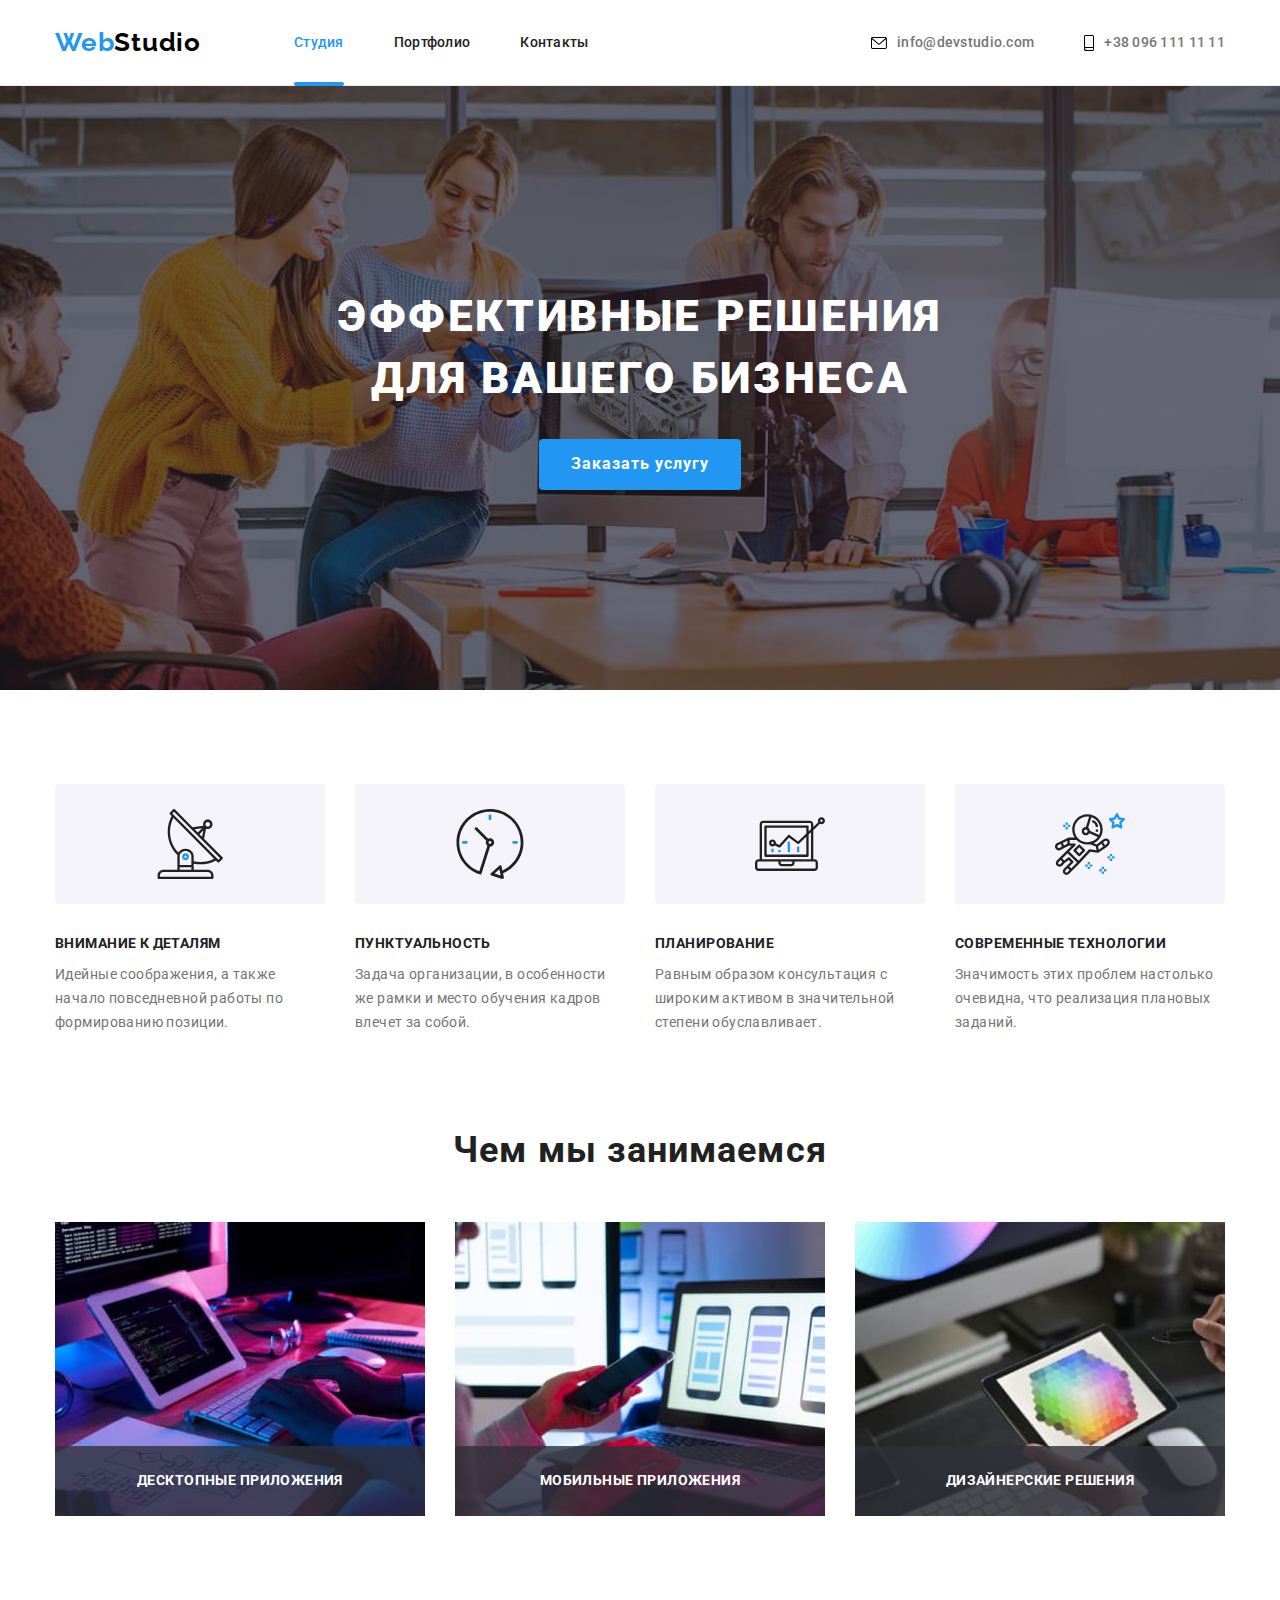
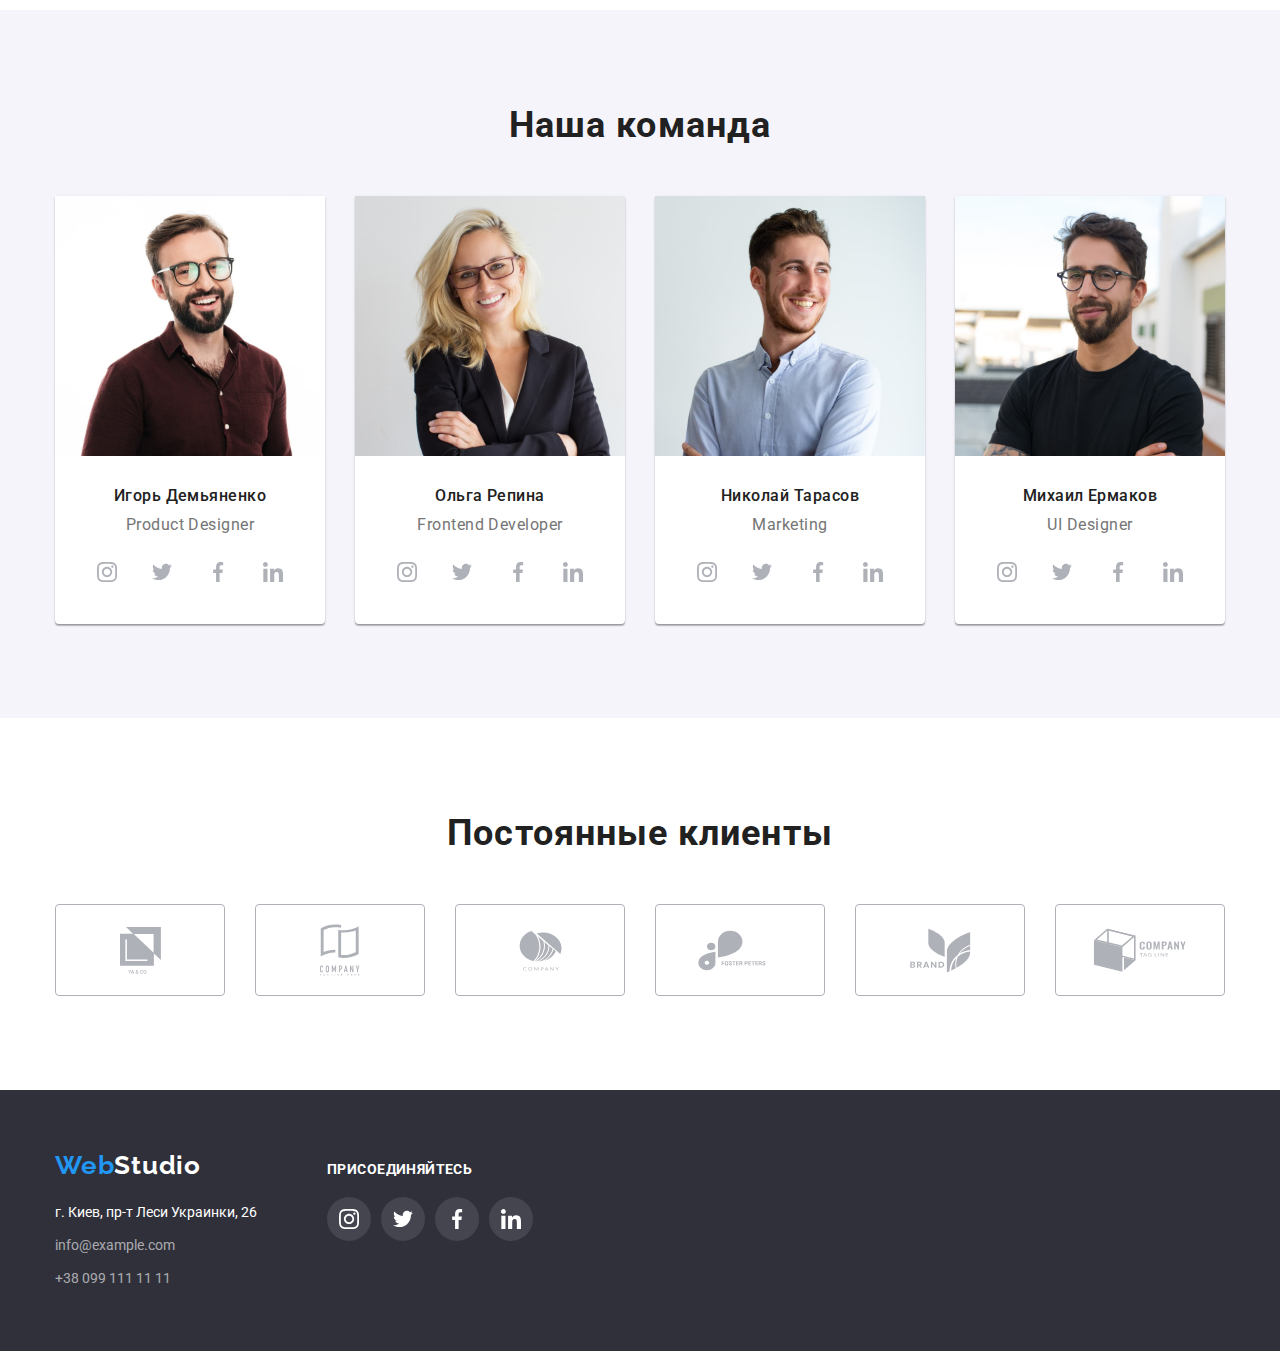
==== index.html @ ec4bdf56 "копіює файли з попереднього репозиторію" ====
<!DOCTYPE html>
<html lang="ru">

<head>
  <meta charset="UTF-8" />
  <meta http-equiv="X-UA-Compatible" content="IE=edge" />
  <meta name="viewport" content="width=device-width, initial-scale=1.0" />
  <title>WebStudio</title>
  <link rel="preconnect" href="https://fonts.googleapis.com">
  <link rel="preconnect" href="https://fonts.gstatic.com" crossorigin>
  <link href="https://fonts.googleapis.com/css2?family=Raleway:wght@700&family=Roboto:wght@400;500;700;900&display=swap"
    rel="stylesheet">
  <link rel="stylesheet" href="https://cdnjs.cloudflare.com/ajax/libs/modern-normalize/1.1.0/modern-normalize.min.css">
  <link rel="stylesheet" href="./css/styles.css">
</head>

<body>
  <!-- header -->
  <header class="header">
    <div class="container">
      <a href="" class="logo link">Web<span class="header-modifier-logo">Studio</span></a>
      <nav>
        <ul class="nav list">
          <li class="list-item"><a href="./index.html" class="nav-item active  link">Студия</a></li>
          <li class="list-item"><a href="./portfolio.html" class="nav-item  link">Портфолио</a></li>
          <li class="list-item"><a href="" class="nav-item  link">Контакты</a></li>
        </ul>
      </nav>

      <ul class="nav-inner list">
        <li class="list-item"><a href="mailto:info@devstudio.com" class="nav-inner-item  link">
            <svg class="nav-inner-icon icon-envelope" width="16px" height="12px">
              <use href="./images/icons.svg#icon-envelope"></use>
            </svg>
            info@devstudio.com</a>
        </li>
        <li class="list-item"><a href="tel:+380961111111" class="nav-inner-item  link">
            <svg class="nav-inner-icon icon-smartphone" width="10px" height="16px">
              <use href="./images/icons.svg#icon-smartphone"></use>
            </svg>
            +38 096 111 11 11</a></li>
      </ul>
    </div>
  </header>

  <!-- hero   -->
  <main>
    <section class="hero section">
      <div class="container">
        <h1 class="hero-title">Эффективные решения для вашего бизнеса</h1>
        <button type="button" class="hero-button" data-modal-open>Заказать услугу</button>
      </div>
    </section>

    <!-- specifics -->
    <section class="specifics section">
      <div class="container">
        <h2 class="visually-hidden">Особенности</h2>
        <ul class="specifics-list list">
          <li class="list-item">
            <div class="specifics-thumb">
              <svg class="specifics-icon icon-satellite" height="70px" width="70px">
                <use href="./images/icons.svg#icon-satellite"></use>
              </svg>
            </div>
            <h3 class="specifics-title">Внимание к деталям</h3>
            <p class="specifics-paragraph">
              Идейные соображения, а также начало повседневной работы по формированию позиции.
            </p>
          </li>

          <li class="list-item">
            <div class="specifics-thumb">
              <svg class="specifics-icon icon-clock" width="70px" height="70px">
                <use href="./images/icons.svg#icon-clock"></use>
              </svg>
            </div>
            <h3 class="specifics-title">Пунктуальность</h3>
            <p class="specifics-paragraph">
              Задача организации, в особенности же рамки и место обучения кадров влечет за собой.
            </p>
          </li>

          <li class="list-item">
            <div class="specifics-thumb">
              <svg class="specifics-icon icon-diagram" width="70px" height="70px">
                <use href="./images/icons.svg#icon-diagram"></use>
              </svg>
            </div>
            <h3 class="specifics-title">Планирование</h3>
            <p class="specifics-paragraph">
              Равным образом консультация с широким активом в значительной степени обуславливает.
            </p>
          </li>

          <li class="list-item">
            <div class="specifics-thumb">
              <svg class="specifics-icon icon icon-astronaut" width="70px" height="70px">
                <use href="./images/icons.svg#icon-astronaut"></use>
              </svg>
            </div>
            <h3 class="specifics-title">Современные технологии</h3>
            <p class="specifics-paragraph">
              Значимость этих проблем настолько очевидна, что реализация плановых заданий.
            </p>
          </li>
        </ul>
      </div>
    </section>

    <!-- work -->
    <section class="work section">
      <div class="container">
        <h2 class="work-title">Чем мы занимаемся</h2>
        <ul class="work-list list">
          <li class="list-item">
            <div class="work-list-wrap">
              <img src="./images/box-one.jpg" alt="человек пишет разметку сайта" width="370" />
              <p class="work-pharagraph">Десктопные приложения</p>
            </div>
          </li>

          <li class="list-item">
            <div class="work-list-wrap">
              <img src="./images/box-two.jpg" alt="человек адаптирует сайт под мобильные устройства" width="370" />
              <p class="work-pharagraph">Мобильные приложения</p>
            </div>
          </li>

          <li class="list-item">
            <div class="work-list-wrap"><img src="./images/box-three.jpg" alt="человек создает дизайн сайта"
                width="370" />
              <p class="work-pharagraph">Дизайнерские решения</p>
            </div>

          </li>
        </ul>
      </div>
    </section>

    <!-- team -->
    <section class="team section">
      <div class="container">
        <h2 class="team-title">Наша команда</h2>
        <ul class="team-list list">
          <li class="list-item">
            <img src="./images/igor-demyanenko.jpg" alt="фото Игоря Демьяненко" width="270" />
            <div class="team-item">
              <h3 class="team-name">Игорь Демьяненко</h3>
              <p lang="en" class="team-paragraph">Product Designer</p>
              <ul class="team-follow list">
                <li class="team-follow-item">
                  <a class="follow-link" href="">
                    <svg class="team-icon" height="50px" width="20px">
                      <use href="./images/icons.svg#icon-instagram"></use>
                    </svg>
                  </a>
                </li>
                <li class="team-follow-item">
                  <a class="follow-link" href="">
                    <svg class="team-icon" height="20px" width="20px">
                      <use href="./images/icons.svg#icon-twitter"></use>
                    </svg>
                  </a>
                </li>
                <li class="team-follow-item">
                  <a class="follow-link" href="">
                    <svg class="team-icon" height="20px" width="20px">
                      <use href="./images/icons.svg#icon-facebook"></use>
                    </svg>
                  </a>
                </li>
                <li class="team-follow-item">
                  <a class="follow-link" href="">
                    <svg class="team-icon" height="20px" width="20px">
                      <use href="./images/icons.svg#icon-linkedin"></use>
                    </svg>
                  </a>
                </li>
              </ul>
            </div>
          </li>

          <li class="list-item">
            <img src="./images/olga-repina.jpg" alt="фото Ольги Репиной" width="270" />
            <div class="team-item">
              <h3 class="team-name">Ольга Репина</h3>
              <p lang="en" class="team-paragraph">Frontend Developer</p>
              <ul class="team-follow list">
                <li class="team-follow-item">
                  <a class="follow-link" href="">
                    <svg class="team-icon" height="20px" width="20px">
                      <use href="./images/icons.svg#icon-instagram"></use>
                    </svg>
                  </a>
                </li>
                <li class="team-follow-item">
                  <a class="follow-link" href="">
                    <svg class="team-icon" height="20px" width="20px">
                      <use href="./images/icons.svg#icon-twitter"></use>
                    </svg>
                  </a>
                </li>
                <li class="team-follow-item">
                  <a class="follow-link" href="">
                    <svg class="team-icon" height="20px" width="20px">
                      <use href="./images/icons.svg#icon-facebook"></use>
                    </svg>
                  </a>
                </li>
                <li class="team-follow-item">
                  <a class="follow-link" href="">
                    <svg class="team-icon" height="20px" width="20px">
                      <use href="./images/icons.svg#icon-linkedin"></use>
                    </svg>
                  </a>
                </li>
              </ul>
            </div>
          </li>

          <li class="list-item">
            <img src="./images/nikolai-tarasov.jpg" alt="фото Николая Тарасова" width="270" />
            <div class="team-item">
              <h3 class="team-name">Николай Тарасов</h3>
              <p lang="en" class="team-paragraph">Marketing</p>
              <ul class="team-follow list">
                <li class="team-follow-item">
                  <a class="follow-link" href="">
                    <svg class="team-icon" height="20px" width="20px">
                      <use href="./images/icons.svg#icon-instagram"></use>
                    </svg>
                  </a>
                </li>
                <li class="team-follow-item">
                  <a class="follow-link" href="">
                    <svg class="team-icon" height="20px" width="20px">
                      <use href="./images/icons.svg#icon-twitter"></use>
                    </svg>
                  </a>
                </li>
                <li class="team-follow-item">
                  <a class="follow-link" href="">
                    <svg class="team-icon" height="20px" width="20px">
                      <use href="./images/icons.svg#icon-facebook"></use>
                    </svg>
                  </a>
                </li>
                <li class="team-follow-item">
                  <a class="follow-link" href="">
                    <svg class="team-icon" height="20px" width="20px">
                      <use href="./images/icons.svg#icon-linkedin"></use>
                    </svg>
                  </a>
                </li>
              </ul>
            </div>
          </li>

          <li class="list-item">
            <img src="./images/mikhail-ermakov.jpg" alt="фото Михаила Ермакова" width="270" />
            <div class="team-item">
              <h3 class="team-name">Михаил Ермаков</h3>
              <p lang="en" class="team-paragraph">UI Designer</p>
              <ul class="team-follow list">
                <li class="team-follow-item">
                  <a class="follow-link" href="">
                    <svg class="team-icon" height="20px" width="20px">
                      <use href="./images/icons.svg#icon-instagram"></use>
                    </svg>
                  </a>
                </li>
                <li class="team-follow-item">
                  <a class="follow-link" href="">
                    <svg class="team-icon" height="20px" width="20px">
                      <use href="./images/icons.svg#icon-twitter"></use>
                    </svg>
                  </a>
                </li>
                <li class="team-follow-item">
                  <a class="follow-link" href="">
                    <svg class="team-icon" height="20px" width="20px">
                      <use href="./images/icons.svg#icon-facebook"></use>
                    </svg>
                  </a>
                </li>
                <li class="team-follow-item">
                  <a class="follow-link" href="">
                    <svg class="team-icon" height="20px" width="20px">
                      <use href="./images/icons.svg#icon-linkedin"></use>
                    </svg>
                  </a>
                </li>
              </ul>
            </div>
          </li>
        </ul>
      </div>
    </section>

    <!-- clients -->
    <section class="clients section">
      <div class="container">
        <h2 class="clients-title">Постоянные клиенты</h2>
        <ul class="clients-list list">
          <li class="clients-item">
            <a href="" class="clients-link link">
              <svg class="clients-icon" width="41px" height="47px">
                <use href="./images/icons.svg#icon-company-yaco"></use>
              </svg>
            </a>
          </li>

          <li class="clients-item">
            <a href="" class="clients-link link">
              <svg class="clients-icon" width="40px" height="52px">
                <use href="./images/icons.svg#icon-company-here"></use>
              </svg>
            </a>
          </li>

          <li class="clients-item">
            <a href="" class="clients-link link">
              <svg class="clients-icon" width="43px" height="41px">
                <use href="./images/icons.svg#icon-company-object"></use>
              </svg>
            </a>
          </li>

          <li class="clients-item">
            <a href="" class="clients-link link">
              <svg class="clients-icon" width="84px" height="41px">
                <use href="./images/icons.svg#icon-foster"></use>
              </svg>
            </a>
          </li>

          <li class="clients-item">
            <a href="" class="clients-link link">
              <svg class="clients-icon" width="63px" height="45px">
                <use href="./images/icons.svg#icon-company-brand"></use>
              </svg>
            </a>
          </li>

          <li class="clients-item">
            <a href="" class="clients-link link">
              <svg class="clients-icon" width="94px" height="44px">
                <use href="./images/icons.svg#icon-company-line"></use>
              </svg>
            </a>
          </li>
        </ul>
      </div>
    </section>

    <!-- footer -->
    <footer class="footer">
      <div class="container">
        <div>
          <a href="" class="footer-logo link">Web<span class="footer-modifier-logo">Studio</span></a>
          <address>
            <ul class="footer-list list">
              <li class="list-item">
                <a href="https://goo.gl/maps/eR7fZNgkEcZo2k5L9" target="_blank" class="footer-addres link">г. Киев,
                  пр-т
                  Леси
                  Украинки, 26</a>
              </li>

              <li class="list-item">
                <a href="mailto:info@example.com" class="footer-mail link">info@example.com</a>
              </li>

              <li class="list-item">
                <a href="tel:+380991111111" class="footer-tel link">+38 099 111 11 11</a>
              </li>
            </ul>
          </address>
        </div>
        <div class="footer-follow">
          <p class="footer-follow-paragraph">присоединяйтесь</p>
          <ul class="footer-follow-list list">
            <li class="footer-follow-item"><a class="follow-link" href="">
                <svg class="footer-icon" height="20px" width="20px">
                  <use href="./images/icons.svg#icon-instagram"></use>
                </svg>
              </a>
            </li>
            <li class="footer-follow-item"><a class="follow-link" href="">
                <svg class="footer-icon" height="20px" width="20px">
                  <use href="./images/icons.svg#icon-twitter"></use>
                </svg>
              </a>
            </li>
            <li class="footer-follow-item"><a class="follow-link" href="">
                <svg class="footer-icon" height="20px" width="20px">
                  <use href="./images/icons.svg#icon-facebook"></use>
                </svg>
              </a>
            </li>
            <li class="footer-follow-item"><a class="follow-link" href="">
                <svg class="footer-icon" height="20px" width="20px">
                  <use href="./images/icons.svg#icon-linkedin"></use>
                </svg>
              </a>
            </li>
          </ul>
        </div>
      </div>
    </footer>
  </main>
  <!-- MODAL -->
  <div class="backdrop is-hidden" data-modal>
    <div class="modal">
      <button class="modal-icon" data-modal-close>
        <svg class="icon-close" height="11px" width="11px">
          <use href="./images/icons.svg#icon-close"></use>
        </svg>
      </button>
    </div>
  </div>

  <script src="./js/modal.js"></script>
</body>

</html>
---- css/styles.css ----
:root {
  --header-color: #212121;
  --logo-color: #000000;
  --basic-white-color: #ffffff;
  --secondary-white-color: rgba(255, 255, 255, 0.6);
  --text-color: #757575;
  --accent-color: #2196f3;
  --background-overlay: rgba(33, 150, 243, 0.9);
  --backdrop: rgba(0, 0, 0, 0.2);
  --work-beckground: rgba(47, 48, 58, 0.8);

  --dark-background-color: #2f303a;
  --light-background-color: #ececec;
  --gray-background: #f5f4fa;
  --border-color: #eeeeee;

  --icon-color: #AFB1B8;
  --footer-icon-bg: rgba(255, 255, 255, 0.1);

  --box-shadow: 0px 1px 3px rgba(0, 0, 0, 0.12), 0px 1px 1px rgba(0, 0, 0, 0.14), 0px 2px 1px rgba(0, 0, 0, 0.2);
  --border-radius: 0px 0px 4px 4px;
  --button-shadow: 0px 3px 1px rgba(0, 0, 0, 0.1), 0px 1px 2px rgba(0, 0, 0, 0.08), 0px 2px 2px rgba(0, 0, 0, 0.12);

  --img-gap: 30px;

  --raleway: "Raleway", sans-serif;
  --roboto: "Roboto", sans-serif;
}

body {
  background-color: var(--basic-white-color);
  color: var(--text-color);
  font-family: var(--roboto);
}

h1,
h2,
h3,
p,
ul {
  margin: 0;
  padding: 0;
}

img {
  display: block;
  max-width: 100%;
  height: auto;
}

.link {
  list-style-type: none;
  text-decoration: none;
}

.visually-hidden {
  position: absolute;
  white-space: nowrap;
  width: 1px;
  height: 1px;
  overflow: hidden;
  border: 0;
  padding: 0;
  clip: rect(0 0 0 0);
  clip-path: inset(50%);
  margin: -1px;
}

.list {
  list-style-type: none;
}

.container {
  width: 1200px;
  margin-left: auto;
  margin-right: auto;
  padding-right: 15px;
  padding-left: 15px;
  /* outline: 2px solid tomato; */
}

.section {
  padding-top: 94px;
  padding-bottom: 94px;
}

/*----------------HEADER----------------------*/

.header > .container {
  display: flex;
  align-items: center;
}

.header {
  border-bottom: 1px solid var(--light-background-color);
  background-color: var(--basic-white-color);
  /* background-color: teal; */
}

.logo {
  margin-right: 93px;
  padding-top: 24px;
  padding-bottom: 24px;
  color: var(--accent-color);
  font-family: var(--raleway);
  font-weight: 700;
  font-size: 26px;
  line-height: 1.2;
  letter-spacing: 0.03em;
}

.header-modifier-logo {
  color: var(--logo-color);
}

.nav,
.nav-inner {
  display: flex;
  font-weight: 500;
  font-size: 14px;
  line-height: 1.5;
  letter-spacing: 0.02em;
}

.nav > .list-item:not(:last-child) {
  margin-right: 50px;
}

.nav-inner {
  margin-left: auto;
}

.nav-inner > .list-item:not(:last-child) {
  margin-right: 50px;
}

.nav-item {
  color: var(--header-color);
  display: block;
  padding-top: 32px;
  padding-bottom: 32px;

  transition-property: color;
  transition-duration: 250ms;
  transition-timing-function: cubic-bezier(0.4, 0, 0.2, 1);
}

.nav-inner-item {
  color: var(--text-color);
  display: flex;
  align-items: center;
  padding-top: 32px;
  padding-bottom: 32px;

  transition-property: color;
  transition-duration: 250ms;
  transition-timing-function: cubic-bezier(0.4, 0, 0.2, 1);
}

.nav-inner-icon {
  margin-right: 10px;

  transition-property: fill;
  transition-duration: 250ms;
  transition-timing-function: cubic-bezier(0.4, 0, 0.2, 1);
}

.nav-item:hover,
.nav-item:focus,
.nav-inner-item:hover,
.nav-inner-item:focus {
  color: var(--accent-color);
}

.nav-inner-item:hover .nav-inner-icon,
.nav-inner-item:focus .nav-inner-icon {
  fill: var(--accent-color);
}

.nav-item.active {
  color: var(--accent-color);
}

.nav .list-item {
  position: relative;
}

.nav-item.active::after {
  position: absolute;
  content: '';
  display: block;
  width: 100%;
  height: 4px;
  border-radius: 2px;
  background-color: var(--accent-color);
  bottom: 0;
  left: 0;
  transform: translateY(1px);
}


/*-----------------------HERO-------------------*/

.hero {
  background-color: var(--dark-background-color);
  background-image:
  linear-gradient(rgba(47, 48, 58, 0.4),
    rgba(47, 48, 58, 0.4)),
    url(../images/hero-img.jpg);
  background-repeat: no-repeat;
  background-position: center;
  background-size: cover;
  max-width: 1600px;
  margin: 0 auto;
  padding-top: 200px;
  padding-bottom: 200px;  
}

.hero-title {
  margin-right: auto;
  margin-left: auto;
  margin-bottom: 30px;
  width: 696px;
  color: var(--basic-white-color);
  font-weight: 900;
  font-size: 44px;
  line-height: 1.4;
  text-transform: uppercase;
  text-align: center;
  letter-spacing: 0.06em;
}

.hero-button {
  display: block;
  margin-right: auto;
  margin-left: auto;
  padding: 10px 32px;
  border-radius: 4px;
  min-width: 200px;
  border: 0ch;
  background-color: var(--accent-color);
  color: var(--basic-white-color);
  font-family: inherit;
  font-weight: 700;
  font-size: 16px;
  line-height: 1.9;
  text-align: center;
  letter-spacing: 0.06em;
}

.hero-button:focus,
.hero-button:hover {
  cursor: pointer;
}

/* -----------------SPECIFICS-------------------- */

.specifics-thumb {
  background-color: var(--gray-background);
  border-radius: 4px;
  height: 120px;
  width: 270px;
  margin-bottom: 30px;
  display: flex;
  justify-content: center;
  align-items: center;
}

.specifics-list {
  display: flex;
  margin-right: calc(-1 * var(--img-gap));
}

.specifics-list > .list-item {
  flex-basis: calc(100% / 4 - var(--img-gap));
  margin-right: var(--img-gap);
}

.specifics-title {
  margin-bottom: 10px;
  color: var(--header-color);
  font-weight: 700;
  font-size: 14px;
  line-height: 1.4;
  text-transform: uppercase;
  letter-spacing: 0.03em;
}

.specifics-paragraph {
  font-size: 14px;
  line-height: 1.7;
  letter-spacing: 0.03em;
}

/*-------------------WORK----------------- */
.work.section {
  padding-top: 0;
}

.work-title {
  margin-bottom: 50px;
  color: var(--header-color);
  font-style: normal;
  font-weight: 700;
  font-size: 36px;
  line-height: 1.2;
  text-align: center;
  letter-spacing: 0.03em;
}

.work-list {
  display: flex;
  margin-right: calc(-1 * var(--img-gap));
}

.work-list > .list-item {
  flex-basis: calc(100% / 3 - var(--img-gap));
  margin-right: var(--img-gap);
}

.work-list-wrap {
  position: relative;
}

.work-pharagraph {
  position: absolute;
  bottom: 0;
  left: 0;
  width: 100%;
  height: 70px;

  display: flex;
  justify-content: center;
  align-items: center;
  
  font-weight: 700;
  font-size: 14px;
  line-height: 1.14;
  text-align: center;
  letter-spacing: 0.03em;
  text-transform: uppercase;
  color: var(--basic-white-color);
  background-color: var(--work-beckground) ;
}

/*----------------TEAM---------------------*/
.team {
  background-color: var(--gray-background);
}

.team-title {
  margin-bottom: 50px;
  font-weight: 700;
  font-size: 36px;
  line-height: 42px;
  text-align: center;
  letter-spacing: 0.03em;
  color: var(--header-color);
}

.team-list {
  display: flex;
  margin-right: calc(-1 * var(--img-gap));
}

.team-list > .list-item {
  flex-basis: calc(100% / 4 - var(--img-gap));
  margin-right: var(--img-gap);
  background-color: var(--basic-white-color);
  border-radius: 0px 0px 4px 4px;
  box-shadow: var(--box-shadow);
}

.team-item {
  padding: 30px;
}

.team-name {
  margin-bottom: 10px;
  color: var(--header-color);
  font-weight: 500;
  font-size: 16px;
  line-height: 1.2;
  text-align: center;
  letter-spacing: 0.03em;
}

.team-paragraph {
  font-size: 16px;
  line-height: 1.2;
  text-align: center;
  letter-spacing: 0.03em;
  margin-bottom: 16px;
}

.team-follow {
  display: flex;
  justify-content: space-between;
}

.follow-link {
  display: flex;
  justify-content: center;
  align-items: center;
  width: 44px;
  height: 44px;
  border-radius: 50%;
  background-color: var(--basic-white-color);
  color: var(--icon-color);

  transition-property: background-color;
  transition-duration: 250ms;
  transition-timing-function: cubic-bezier(0.4, 0, 0.2, 1);
}

.team-icon {
  fill: currentColor;
}

.team-follow-item>.follow-link:hover,
.team-follow-item>.follow-link:focus {
  background-color: var(--accent-color);
  color: var(--basic-white-color);
}

/*------------------CLIENTS---------------------*/

.clients-title {
  font-weight: 700;
  font-size: 36px;
  line-height: 42px;
  text-align: center;
  letter-spacing: 0.03em;
  color: var(--header-color);
  margin-bottom: 50px;
}

.clients-list {
  display: flex;
  margin-right: calc(-1 * var(--img-gap));
}

.clients-item {
  flex-basis: calc(100% / 6 - var(--img-gap));
  margin-right: var(--img-gap);
}

.clients-link {
  display: flex;
  justify-content: center;
  align-items: center;
  width: 170px; 
  height: 92px;
  border: 1px solid #AFB1B8;
  border-radius: 4px;
  background-color: var(--basic-white-color);
  color: var(--icon-color);

  transition-property: border-color, color;
  transition-duration: 250ms;
  transition-timing-function: cubic-bezier(0.4, 0, 0.2, 1);;
}

.clients-icon {
  fill: currentColor;
}

.clients-link:hover,
.clients-link:focus {
  border-color: var(--accent-color);
  color: var(--accent-color);
}

/*------------------FOOTER-------------------*/
.footer {
  padding-top: 60px;
  padding-bottom: 60px;
  background-color: var(--dark-background-color);
}

.footer .container {
  align-items: baseline;
  display: flex;
}

.footer-logo {
  display: inline-block;
  margin-bottom: 20px;
  color: var(--accent-color);
  font-family: var(--raleway);
  font-weight: 700;
  font-size: 26px;
  line-height: 1.2;
  letter-spacing: 0.03em;
}

.footer-modifier-logo {
  color: var(--basic-white-color);
}

.footer-list {
  font-style: normal;
  font-size: 14px;
  line-height: 1.7;
}

.footer-list > .list-item:not(:last-child) {
  margin-bottom: 9px;
}

.footer-addres {
  color: var(--basic-white-color);

  transition: color 250ms cubic-bezier(0.4, 0, 0.2, 1);
}

.footer-mail,
.footer-tel {
  color: var(--secondary-white-color);

  transition: color 250ms cubic-bezier(0.4, 0, 0.2, 1);
}

.footer-mail:hover,
.footer-tel:hover,
.footer-addres:hover,
.footer-mail:focus,
.footer-tel:focus,
.footer-addres:focus {
  color: var(--accent-color);
}

.footer-follow {
  margin-left: 70px;
}

.footer-follow-paragraph {  
  margin-bottom: 20px;
  font-weight: 700;
  font-size: 14px;
  line-height: 16px;
  letter-spacing: 0.03em;
  text-transform: uppercase;
  color: var(--basic-white-color);
}

.footer-follow-list {
  display: flex;
}

.footer-follow-item:not(:last-child) {
  margin-right: 10px;
}

.footer-follow-item>.follow-link {
  background-color: var(--footer-icon-bg);
  fill: var(--basic-white-color);
}

.footer-follow-item>.follow-link:hover,
.footer-follow-item>.follow-link:focus {
  background-color: var(--accent-color);
}



/*--------------PORTFOLIO---------------*/

/*-------------------MENU------------------*/

.menu {
  display: flex;
  margin-bottom: 50px;
  justify-content: center;
}

.menu > .list-item:not(:last-child) {
  margin-right: 8px;
}

.menu-button {
  padding: 6px 22px;
  border-radius: 4px;
  border: 0;
  font-family: inherit;
  background-color: var(--gray-background);
  color: var(--header-color);
  font-weight: 500;
  font-size: 16px;
  line-height: 1.6;
  text-align: center;
  cursor: pointer;
  letter-spacing: 0.03em;

  transition-property: background-color, color, box-shadow;
  transition-duration: 250ms;
  transition-timing-function: cubic-bezier(0.4, 0, 0.2, 1);
}

.menu-button:hover,
.menu-button:focus {
  background-color: var(--accent-color);
  color: var(--basic-white-color);
  box-shadow: var(--button-shadow);
}

.menu-button.active {
  background-color: var(--accent-color);
  color: var(--basic-white-color);
  box-shadow: var(--button-shadow);
}

/*---------------------PROJECTS------------------*/
.projects {
  display: flex;
  flex-wrap: wrap;
  margin-left: calc(-1 * var(--img-gap));
  margin-top: calc(-1 * var(--img-gap));
}

.projects > .list-item {
  flex-basis: calc(100% / 3 - var(--img-gap));
  margin-left: var(--img-gap);
  margin-top: var(--img-gap);
}

.projects-content {
  padding: 20px 24px;
  background: var(--basic-white-color);
  border: 1px solid var(--border-color);
  border-top: 0;
}

.project-title {
  margin-bottom: 4px;
  color: var(--header-color);
  font-size: 18px;
  line-height: 2;
  letter-spacing: 0.06em;
}

.project-paragraph {
  font-size: 16px;
  line-height: 1.9;
  letter-spacing: 0.03em;
  color: var(--text-color);
}

.project-link {
  display: block;
  transition-property: box-shadow;
  transition-duration: 250ms;
  transition-timing-function: cubic-bezier(0.4, 0, 0.2, 1);
}

.project-link:hover,
.project-link:focus {
  box-shadow: 0px 1px 1px rgba(0, 0, 0, 0.12),
  0px 4px 4px rgba(0, 0, 0, 0.06),
  1px 4px 6px rgba(0, 0, 0, 0.16);
}

.project-overlay-wraper {
  position: relative;
  overflow: hidden;
}

.project-overlay {
  position: absolute;

  top: 0;
  left: 0;

  transform: translateY(100%);

  width: 100%;
  height: 100%;

  padding: 63px 24px;
  background-color: var(--background-overlay) ;
  color: var(--basic-white-color);
  font-size: 18px;
  line-height: 1.56;
  letter-spacing: 0.03em;

    transition-property: transform;
    transition-duration: 250ms;
    transition-timing-function: cubic-bezier(0.4, 0, 0.2, 1);
}

.project-link:hover .project-overlay,
.project-link:focus .project-overlay {
  transform: translateY(0);
}


/*-------------------- MODAL-------------- */

.backdrop {
  position: fixed;
  width: 100vw;
  height: 100vh;
  top: 0;
  left: 0;
  background-color: var(--backdrop);

  transition-property: opacity, visibility;
  transition-duration: 250ms;
  transition-timing-function: cubic-bezier(0.4, 0, 0.2, 1);
}

.backdrop.is-hidden {
  visibility: hidden;
  opacity: 0;
  pointer-events: none;  
} 

.backdrop.is-hidden .modal {
  transform:translate(-50%, -50%) scale(1.5);
  
}

.modal {
  position: absolute;
  top: 50%;
  left: 50%;
  transform: translate(-50%, -50%);
  min-width: 528px;
  min-height: 581px;
  background: var(--basic-white-color);
  box-shadow: var(--box-shadow);
  border-radius: 4px;

  transition-property: transform;
  transition-duration: 250ms;
  transition-timing-function: cubic-bezier(0.4, 0, 0.2, 1);
}

.modal-icon {
  position: absolute;
  top: 8px;
  right: 8px;
  display: flex;
  justify-content: center;
  align-items: center;
  width: 30px;
  height: 30px;
  border-radius: 50%;
  background-color: transparent;
  border: 2px solid rgba(0, 0, 0, 0.1);
  color: var(--accent-color);

  transition-property: border-color;
  transition-duration: 250ms;
  transition-timing-function: cubic-bezier(0.4, 0, 0.2, 1);
}

.icon-close {
  transition-property: fill, transform;
  transition-duration: 250ms;
  transition-timing-function: cubic-bezier(0.4, 0, 0.2, 1);
}

.modal-icon:hover,
.modal-icon:focus {
  border-color: var(--accent-color);
}

.modal-icon:hover .icon-close,
.modal-icon:focus .icon-close {
  fill: var(--accent-color);
  transform: rotate(90deg);
}
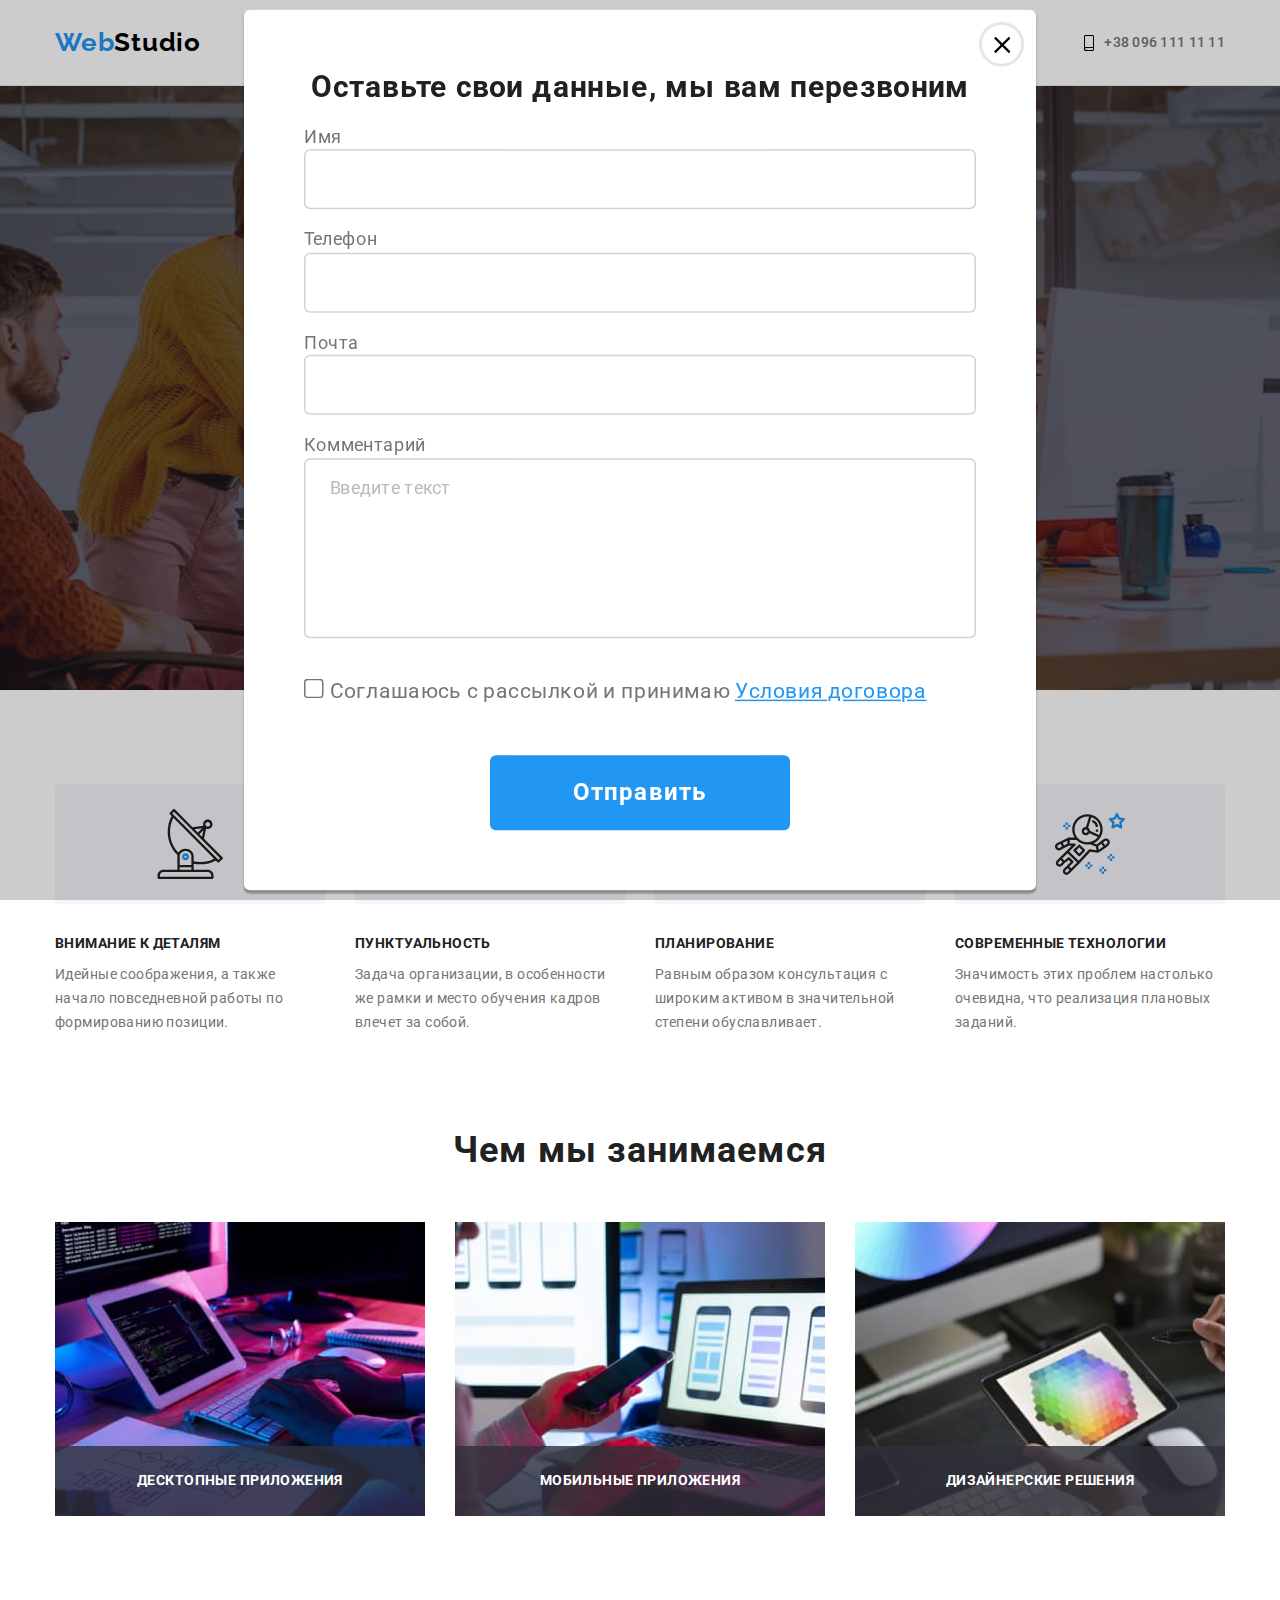
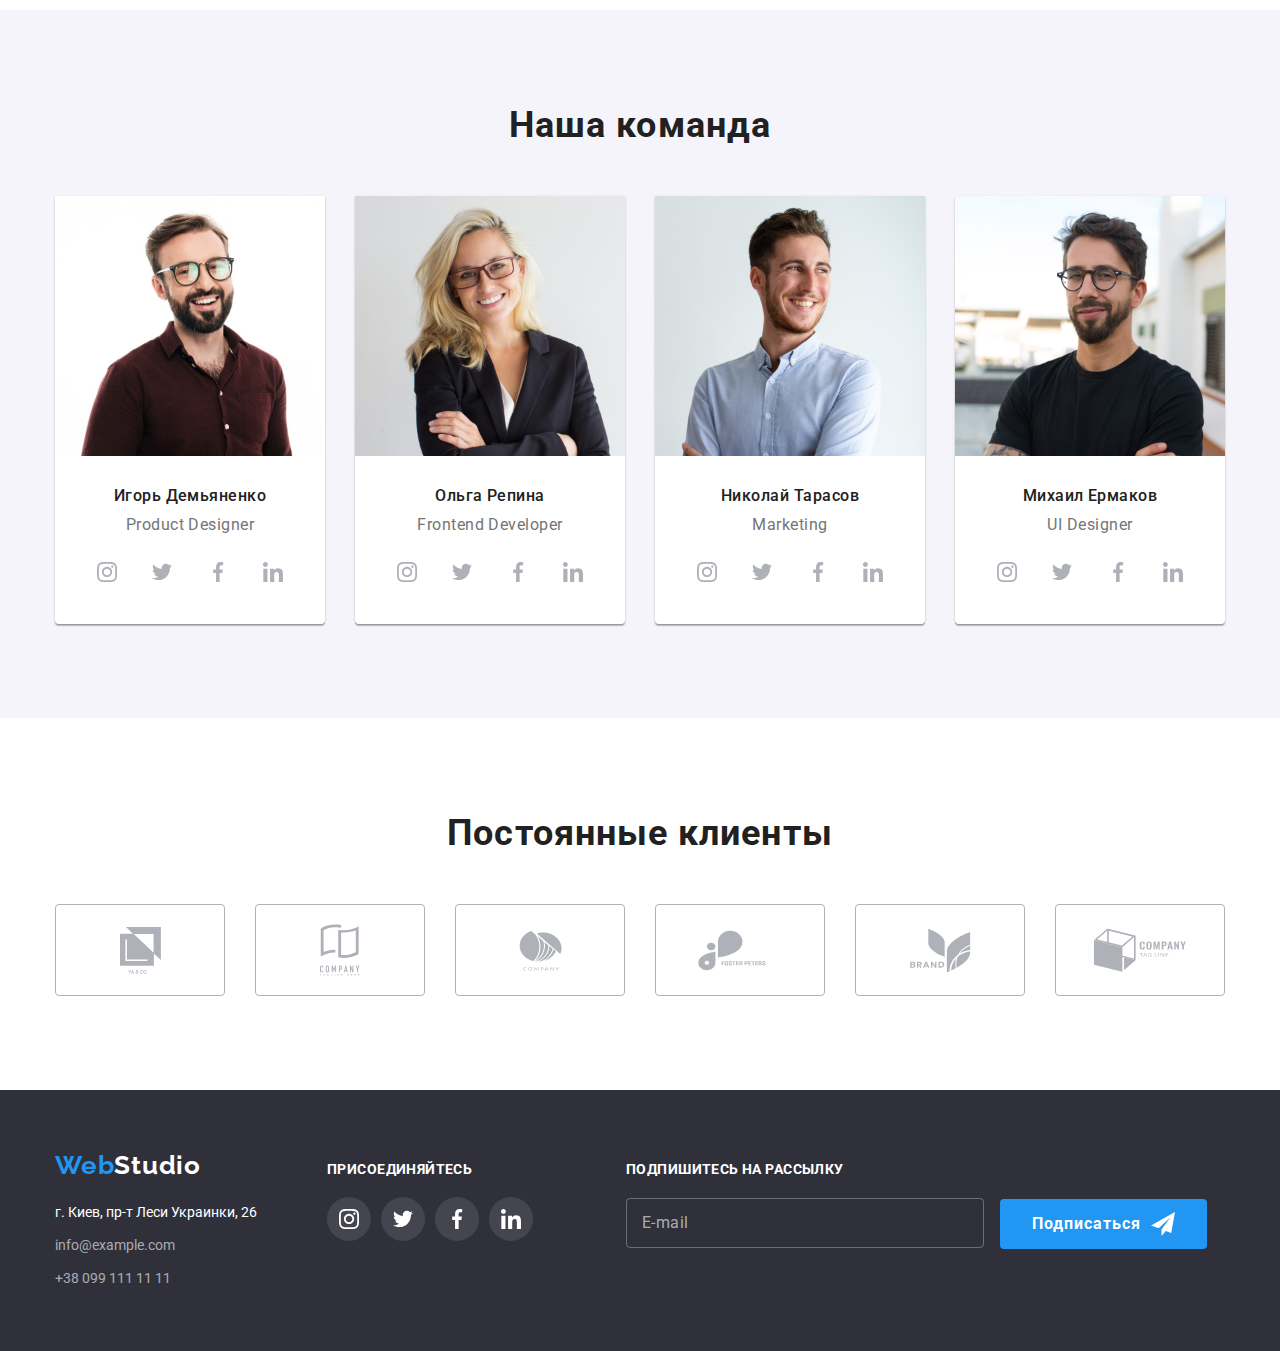
==== commit 0728c9e5: "додає розмітку форм, задає формам стилі" ====
--- a/index.html
+++ b/index.html
@@ -48,7 +48,7 @@
     <section class="hero section">
       <div class="container">
         <h1 class="hero-title">Эффективные решения для вашего бизнеса</h1>
-        <button type="button" class="hero-button" data-modal-open>Заказать услугу</button>
+        <button type="button" class="hero-button button" data-modal-open>Заказать услугу</button>
       </div>
     </section>
 
@@ -378,6 +378,7 @@
             </ul>
           </address>
         </div>
+
         <div class="footer-follow">
           <p class="footer-follow-paragraph">присоединяйтесь</p>
           <ul class="footer-follow-list list">
@@ -407,6 +408,21 @@
             </li>
           </ul>
         </div>
+
+        <form action="#" class="subscribe">
+          <b class="subscribe-title">Подпишитесь на рассылку</b>
+          <label class="subscribe-filed">
+            <span class="subscribe-label">E-mail</span>
+            <input type="email" name="user-email" class="subscribe-input" placeholder=" " required>
+
+          </label>
+          <button class="subscribe-button button" type="submit">Подписаться
+            <svg class="icon-send">
+              <use href="./images/icons.svg#icon-send" width="24px" height="24px"></use>
+            </svg>
+          </button>
+        </form>
+
       </div>
     </footer>
   </main>
@@ -418,6 +434,36 @@
           <use href="./images/icons.svg#icon-close"></use>
         </svg>
       </button>
+
+      <form action="#" class="modal-contact">
+        <b class="modal-title">Оставьте свои данные, мы вам перезвоним</b>
+        <label class="modal-contact-filed">
+          <span class="modal-contact-label">Имя</span>
+          <input type="text" name="user-name" class="modal-contact-input" required>
+        </label>
+
+        <label class="modal-contact-filed">
+          <span class="modal-contact-label">Телефон</span>
+          <input type="tel" name="user-phone" class="modal-contact-input" required>
+        </label>
+
+        <label class="modal-contact-filed">
+          <span class="modal-contact-label">Почта</span>
+          <input type="email" name="user-email" class="modal-contact-input" required>
+        </label>
+
+        <label class="modal-contact-filed">
+          <span class="modal-contact-label">Комментарий</span>
+          <textarea name="user-respone" class="modal-contact-response" placeholder="Введите текст"></textarea>
+        </label>
+
+        <label class="modal-contact-agreement">
+          <input type="checkbox" name="agreement" value="agree" required>
+          <span class="agreement-text">Соглашаюсь с рассылкой и принимаю <a class="agreement-link" href="#">Условия
+              договора</a></span>
+        </label>
+        <button type="submit" class="button modal-contact-button">Отправить</button>
+      </form>
     </div>
   </div>
 
--- a/css/styles.css
+++ b/css/styles.css
@@ -230,8 +230,7 @@
   letter-spacing: 0.06em;
 }
 
-.hero-button {
-  display: block;
+.button {
   margin-right: auto;
   margin-left: auto;
   padding: 10px 32px;
@@ -247,9 +246,12 @@
   text-align: center;
   letter-spacing: 0.06em;
 }
-
-.hero-button:focus,
-.hero-button:hover {
+.hero-button {
+  display: block  
+}
+
+.button:focus,
+.button:hover {
   cursor: pointer;
 }
 
@@ -560,6 +562,90 @@
 .footer-follow-item>.follow-link:hover,
 .footer-follow-item>.follow-link:focus {
   background-color: var(--accent-color);
+}
+
+/* ---------------------SUBSCRIBE-------------------- */
+
+.subscribe {
+  margin-left: 93px;
+}
+
+.subscribe-title {
+  display: block;
+  margin-bottom: 20px;
+  font-size: 14px;
+  line-height: 1.14;
+  letter-spacing: 0.03em;
+  text-transform: uppercase;  
+  color: var(--basic-white-color)
+}
+
+.subscribe-filed {
+  position: relative;
+  display: inline-block;
+} 
+
+.subscribe-input {
+  
+  width: 358px;
+  height: 50px;
+
+  padding-left: 16px;
+  color: var(--basic-white-color);
+
+  background-color: transparent;
+    
+  border: 1px solid rgba(255, 255, 255, 0.3);
+  border-radius: 4px;
+  outline: transparent;
+
+  transition: border-color 250ms cubic-bezier(0.4, 0, 0.2, 1);
+}
+
+.subscribe-label {
+  position: absolute;
+  top: 50%;
+  left: 16px;
+  transform: translateY(-50%);
+
+  font-size: 16px;
+  line-height: 1.25;
+  letter-spacing: 0.03em;
+  
+  color: var(--secondary-white-color);
+  
+  transition: transform 250ms cubic-bezier(0.4, 0, 0.2, 1);
+}
+
+.subscribe-button {
+  display: inline-flex;
+  align-items: center;
+  font-size: 16px;
+  line-height: 1.9;
+  text-align: center;
+  letter-spacing: 0.06em;
+  margin-left: 12px;
+}
+
+.icon-send {
+  margin-left: 10px;
+  width: 24px;
+  height: 24px;
+
+  fill: var(--basic-white-color);
+}
+
+.subscribe-input:focus + .subscribe-text,
+.subscribe-input:not(:placeholder-shown)+.subscribe-text {  
+  transform: translate(-65px, -50%) scale(0.8);
+}
+
+.subscribe-input:focus {
+  border-color: var(--accent-color);
+}
+
+.subscribe-input:not(:placeholder-shown) + .subscribe-text {
+  transform: translate(-65px, -50%) scale(0.8);
 }
 
 
@@ -708,12 +794,12 @@
   transition-duration: 250ms;
   transition-timing-function: cubic-bezier(0.4, 0, 0.2, 1);
 }
-
+/* 
 .backdrop.is-hidden {
   visibility: hidden;
   opacity: 0;
   pointer-events: none;  
-} 
+}  */
 
 .backdrop.is-hidden .modal {
   transform:translate(-50%, -50%) scale(1.5);
@@ -770,4 +856,79 @@
 .modal-icon:focus .icon-close {
   fill: var(--accent-color);
   transform: rotate(90deg);
-}+}
+
+.modal-contact {
+  display: flex;
+  flex-direction: column;
+  padding: 40px;
+}
+
+.modal-title{
+  margin-bottom: 12px;
+  font-size: 20px;
+  line-height: 1.15;
+  text-align: center;
+  letter-spacing: 0.03em;  
+  color: var(--header-color);
+}
+
+.modal-contact-filed {
+
+}
+
+.modal-contact-label {
+  font-size: 12px;
+  line-height: 1.16;
+  letter-spacing: 0.01em;  
+  color: var(--text-color);
+}
+
+.modal-contact-input {
+  margin-bottom: 10px;
+  width: 100%;
+  height: 40px;
+  border: 1px solid rgba(33, 33, 33, 0.2);
+  box-sizing: border-box;
+  border-radius: 4px;
+}
+
+.modal-contact-response {
+  
+  padding: 12px 16px;
+  width: 100%;
+  resize: none;
+  height: 120px;
+    
+  border: 1px solid rgba(33, 33, 33, 0.2);
+  box-sizing: border-box;
+  border-radius: 4px;
+}
+
+.modal-contact-response::placeholder {
+  font-size: 12px;
+  line-height: 14px;
+  letter-spacing: 0.01em;
+  
+  color: rgba(117, 117, 117, 0.5);
+}
+
+.modal-contact-agreement {
+  margin-top: 20px;
+  margin-bottom: 30px;
+}
+
+.modal-contact-button {
+
+}
+
+.agreement-text {
+  font-size: 14px;
+  line-height: 1.7;
+  letter-spacing: 0.03em;  
+  color: var(--text-color);
+}
+
+.agreement-link:link {
+  color: var(--accent-color);
+}
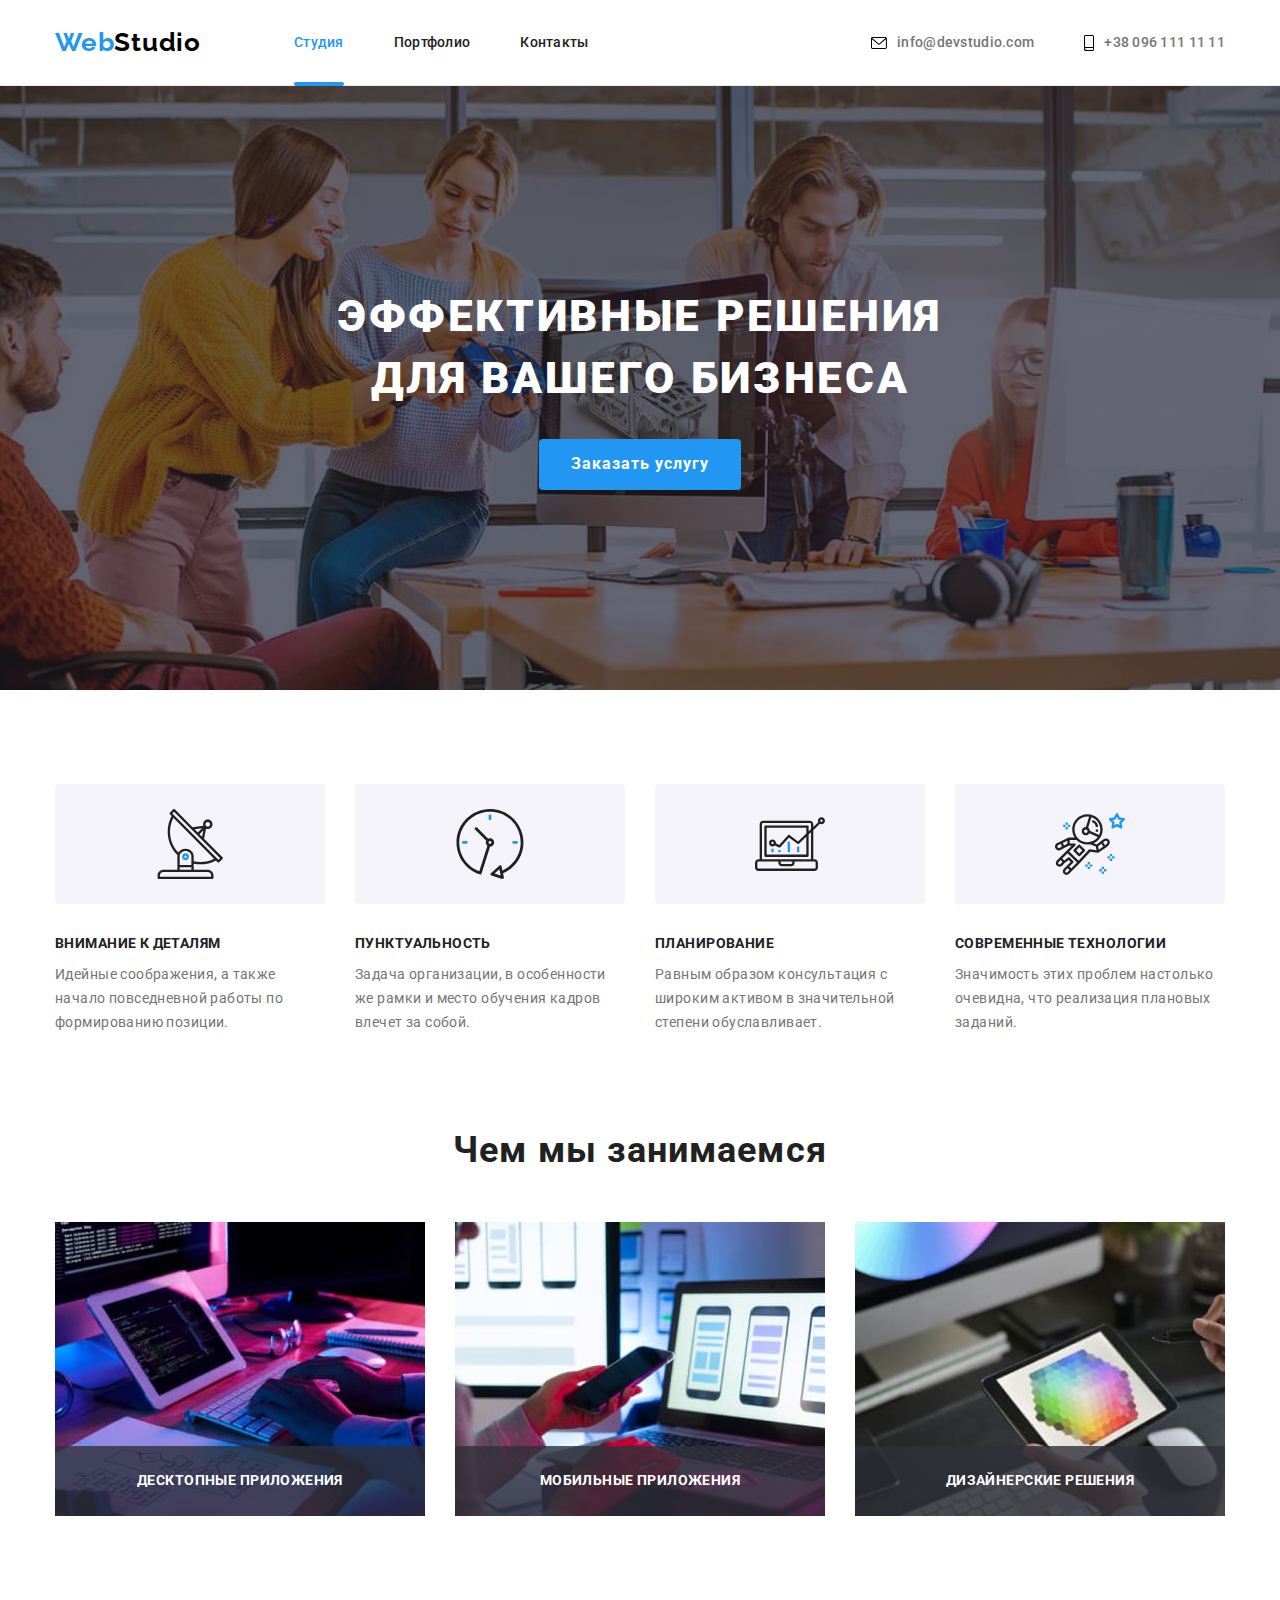
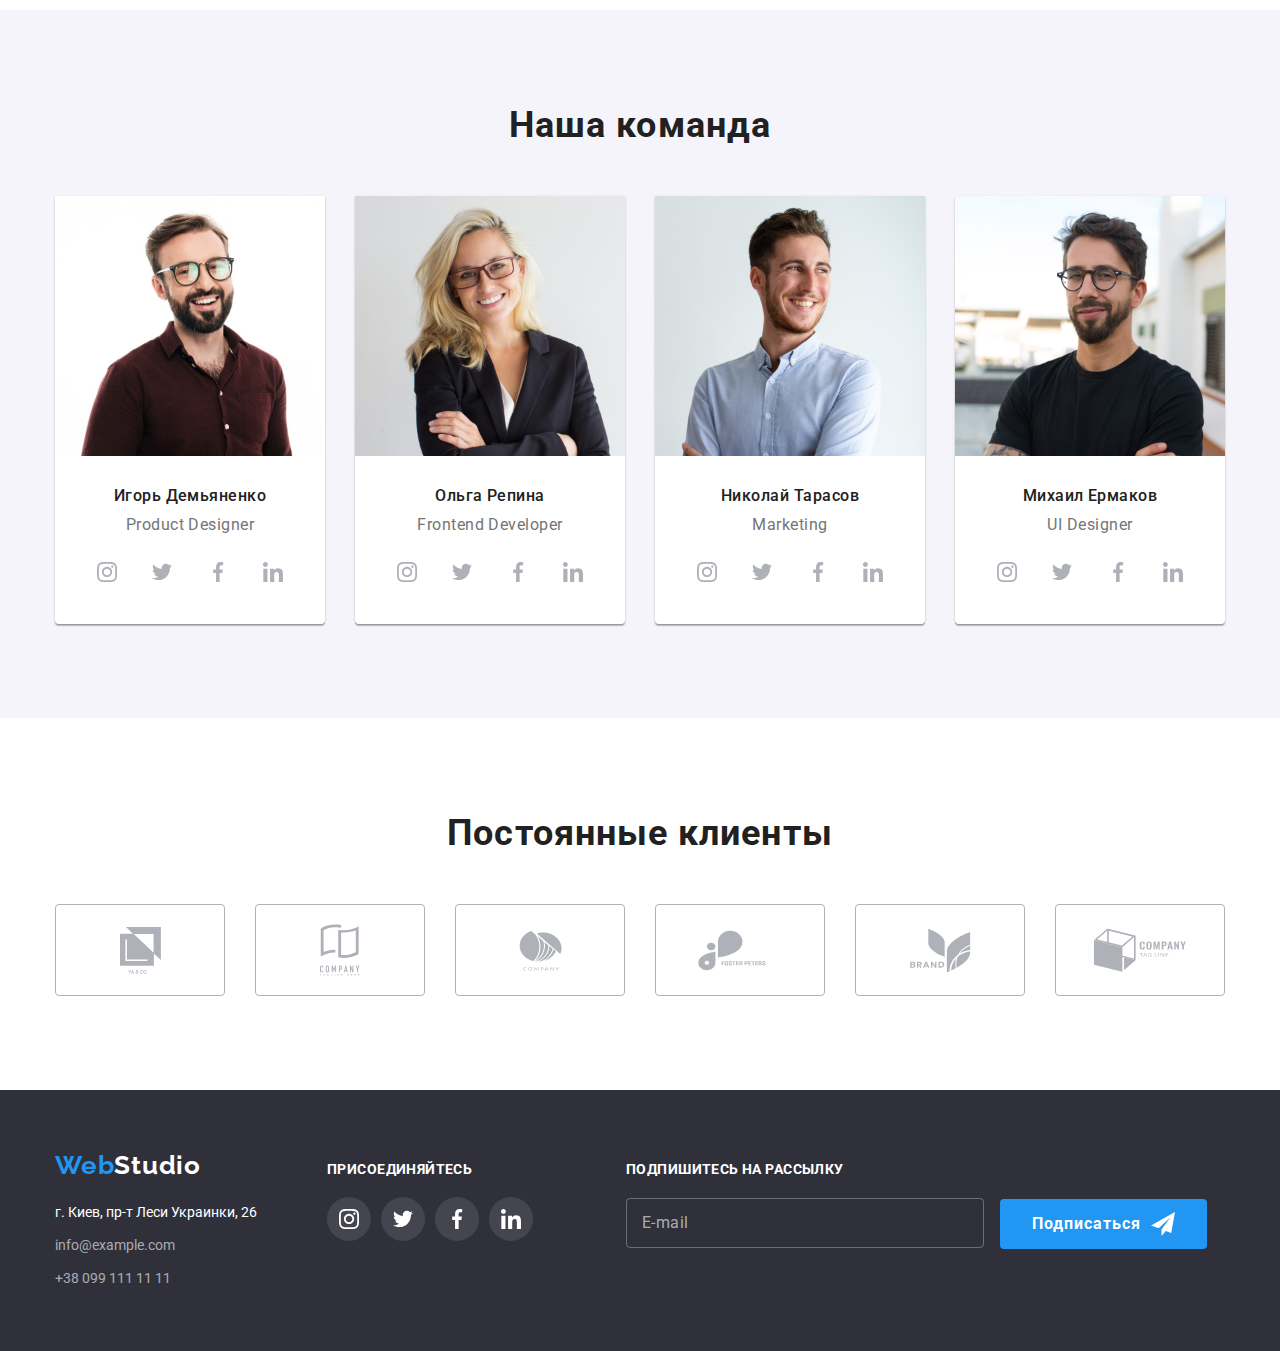
==== commit d8325e83: "добавляє анімацію, фокус." ====
--- a/index.html
+++ b/index.html
@@ -412,10 +412,10 @@
         <form action="#" class="subscribe">
           <b class="subscribe-title">Подпишитесь на рассылку</b>
           <label class="subscribe-filed">
+            <input type="email" name="user-email" class="subscribe-input" placeholder=" " required>
             <span class="subscribe-label">E-mail</span>
-            <input type="email" name="user-email" class="subscribe-input" placeholder=" " required>
-
           </label>
+
           <button class="subscribe-button button" type="submit">Подписаться
             <svg class="icon-send">
               <use href="./images/icons.svg#icon-send" width="24px" height="24px"></use>
@@ -440,16 +440,25 @@
         <label class="modal-contact-filed">
           <span class="modal-contact-label">Имя</span>
           <input type="text" name="user-name" class="modal-contact-input" required>
+          <svg class="icon-person contact-icon" height="18px" width="18px">
+            <use href="./images/icons.svg#icon-person"></use>
+          </svg>
         </label>
 
         <label class="modal-contact-filed">
           <span class="modal-contact-label">Телефон</span>
           <input type="tel" name="user-phone" class="modal-contact-input" required>
+          <svg class="icon-phone contact-icon" height="18px" width="18px">
+            <use href="./images/icons.svg#icon-phone"></use>
+          </svg>
         </label>
 
         <label class="modal-contact-filed">
           <span class="modal-contact-label">Почта</span>
           <input type="email" name="user-email" class="modal-contact-input" required>
+          <svg class="icon-email contact-icon" height="18px" width="18px">
+            <use href="./images/icons.svg#icon-email"></use>
+          </svg>
         </label>
 
         <label class="modal-contact-filed">
@@ -458,7 +467,10 @@
         </label>
 
         <label class="modal-contact-agreement">
-          <input type="checkbox" name="agreement" value="agree" required>
+          <input type="checkbox" name="agreement" value="agree" class="agreement-input visually-hidden" required>
+          <svg class="icon-check" width="15px" height="15px">
+            <use href="./images/icons.svg#icon-check"></use>
+          </svg>
           <span class="agreement-text">Соглашаюсь с рассылкой и принимаю <a class="agreement-link" href="#">Условия
               договора</a></span>
         </label>
--- a/css/styles.css
+++ b/css/styles.css
@@ -568,6 +568,7 @@
 
 .subscribe {
   margin-left: 93px;
+  flex-grow: 1;
 }
 
 .subscribe-title {
@@ -585,8 +586,7 @@
   display: inline-block;
 } 
 
-.subscribe-input {
-  
+.subscribe-input { 
   width: 358px;
   height: 50px;
 
@@ -635,8 +635,8 @@
   fill: var(--basic-white-color);
 }
 
-.subscribe-input:focus + .subscribe-text,
-.subscribe-input:not(:placeholder-shown)+.subscribe-text {  
+.subscribe-input:focus + .subscribe-label,
+.subscribe-input:not(:placeholder-shown)+.subscribe-label {  
   transform: translate(-65px, -50%) scale(0.8);
 }
 
@@ -794,12 +794,12 @@
   transition-duration: 250ms;
   transition-timing-function: cubic-bezier(0.4, 0, 0.2, 1);
 }
-/* 
+
 .backdrop.is-hidden {
   visibility: hidden;
   opacity: 0;
   pointer-events: none;  
-}  */
+} 
 
 .backdrop.is-hidden .modal {
   transform:translate(-50%, -50%) scale(1.5);
@@ -811,7 +811,7 @@
   top: 50%;
   left: 50%;
   transform: translate(-50%, -50%);
-  min-width: 528px;
+  width: 528px;
   min-height: 581px;
   background: var(--basic-white-color);
   box-shadow: var(--box-shadow);
@@ -859,12 +859,11 @@
 }
 
 .modal-contact {
-  display: flex;
-  flex-direction: column;
   padding: 40px;
 }
 
 .modal-title{
+  display: block;
   margin-bottom: 12px;
   font-size: 20px;
   line-height: 1.15;
@@ -874,7 +873,22 @@
 }
 
 .modal-contact-filed {
-
+  position: relative;
+  width: 100%;
+  display: block;
+  margin-bottom: 10px;
+}
+
+.contact-icon {
+  position: absolute;
+  top: 50%;
+  left: 12px; 
+  
+  transition: fill 250ms cubic-bezier(0.4, 0, 0.2, 1);
+}
+
+.modal-contact-input:focus + .contact-icon {
+  fill: var(--accent-color);
 }
 
 .modal-contact-label {
@@ -885,24 +899,38 @@
 }
 
 .modal-contact-input {
-  margin-bottom: 10px;
+  padding-left: 42px;
   width: 100%;
   height: 40px;
+  background-color: transparent;
+  outline: transparent;
   border: 1px solid rgba(33, 33, 33, 0.2);
   box-sizing: border-box;
   border-radius: 4px;
-}
-
-.modal-contact-response {
-  
+
+  transition: border-color 250ms cubic-bezier(0.4, 0, 0.2, 1);  
+}
+
+.modal-contact-input:focus {
+  border-color: var(--accent-color);
+}
+
+.modal-contact-response {  
   padding: 12px 16px;
   width: 100%;
   resize: none;
   height: 120px;
-    
+  background-color: transparent;
+  outline: transparent;
   border: 1px solid rgba(33, 33, 33, 0.2);
   box-sizing: border-box;
   border-radius: 4px;
+
+  transition: border-color 250ms cubic-bezier(0.4, 0, 0.2, 1);
+}
+
+.modal-contact-response:focus {
+  border-color: var(--accent-color);
 }
 
 .modal-contact-response::placeholder {
@@ -914,15 +942,52 @@
 }
 
 .modal-contact-agreement {
+  display: block;
+  text-align: center;
   margin-top: 20px;
   margin-bottom: 30px;
 }
 
 .modal-contact-button {
-
+  display: block;
+  margin: 0 auto;
+  transition: box-shadow 250ms cubic-bezier(0.4, 0, 0.2, 1); 
+}
+
+.modal-contact-button:hover,
+.modal-contact-button:focus {
+  box-shadow: 0px 4px 4px rgba(0, 0, 0, 0.15);
+}
+
+.agreement-input {
+  position: absolute;
+}
+
+.icon-check {
+  background-color: transparent;
+  fill: transparent;
+  border: 2px solid #000000;
+  border-radius: 2px;
+  box-shadow: 0px 4px 4px rgba(0, 0, 0, 0.25);
+
+  transition: 
+              background-color 250ms cubic-bezier(0.4, 0, 0.2, 1),
+              border-color 250ms cubic-bezier(0.4, 0, 0.2, 1),
+              fill 250ms cubic-bezier(0.4, 0, 0.2, 1);              
+}
+
+.agreement-input:checked + .icon-check {
+  fill: var(--basic-white-color);
+  background-color: var(--accent-color);
+  border-color: transparent;
+}
+
+.agreement-input:focus+.icon-check {
+  border-color: var(--accent-color);
 }
 
 .agreement-text {
+  margin-left: 7px;
   font-size: 14px;
   line-height: 1.7;
   letter-spacing: 0.03em;  
@@ -932,3 +997,4 @@
 .agreement-link:link {
   color: var(--accent-color);
 }
+
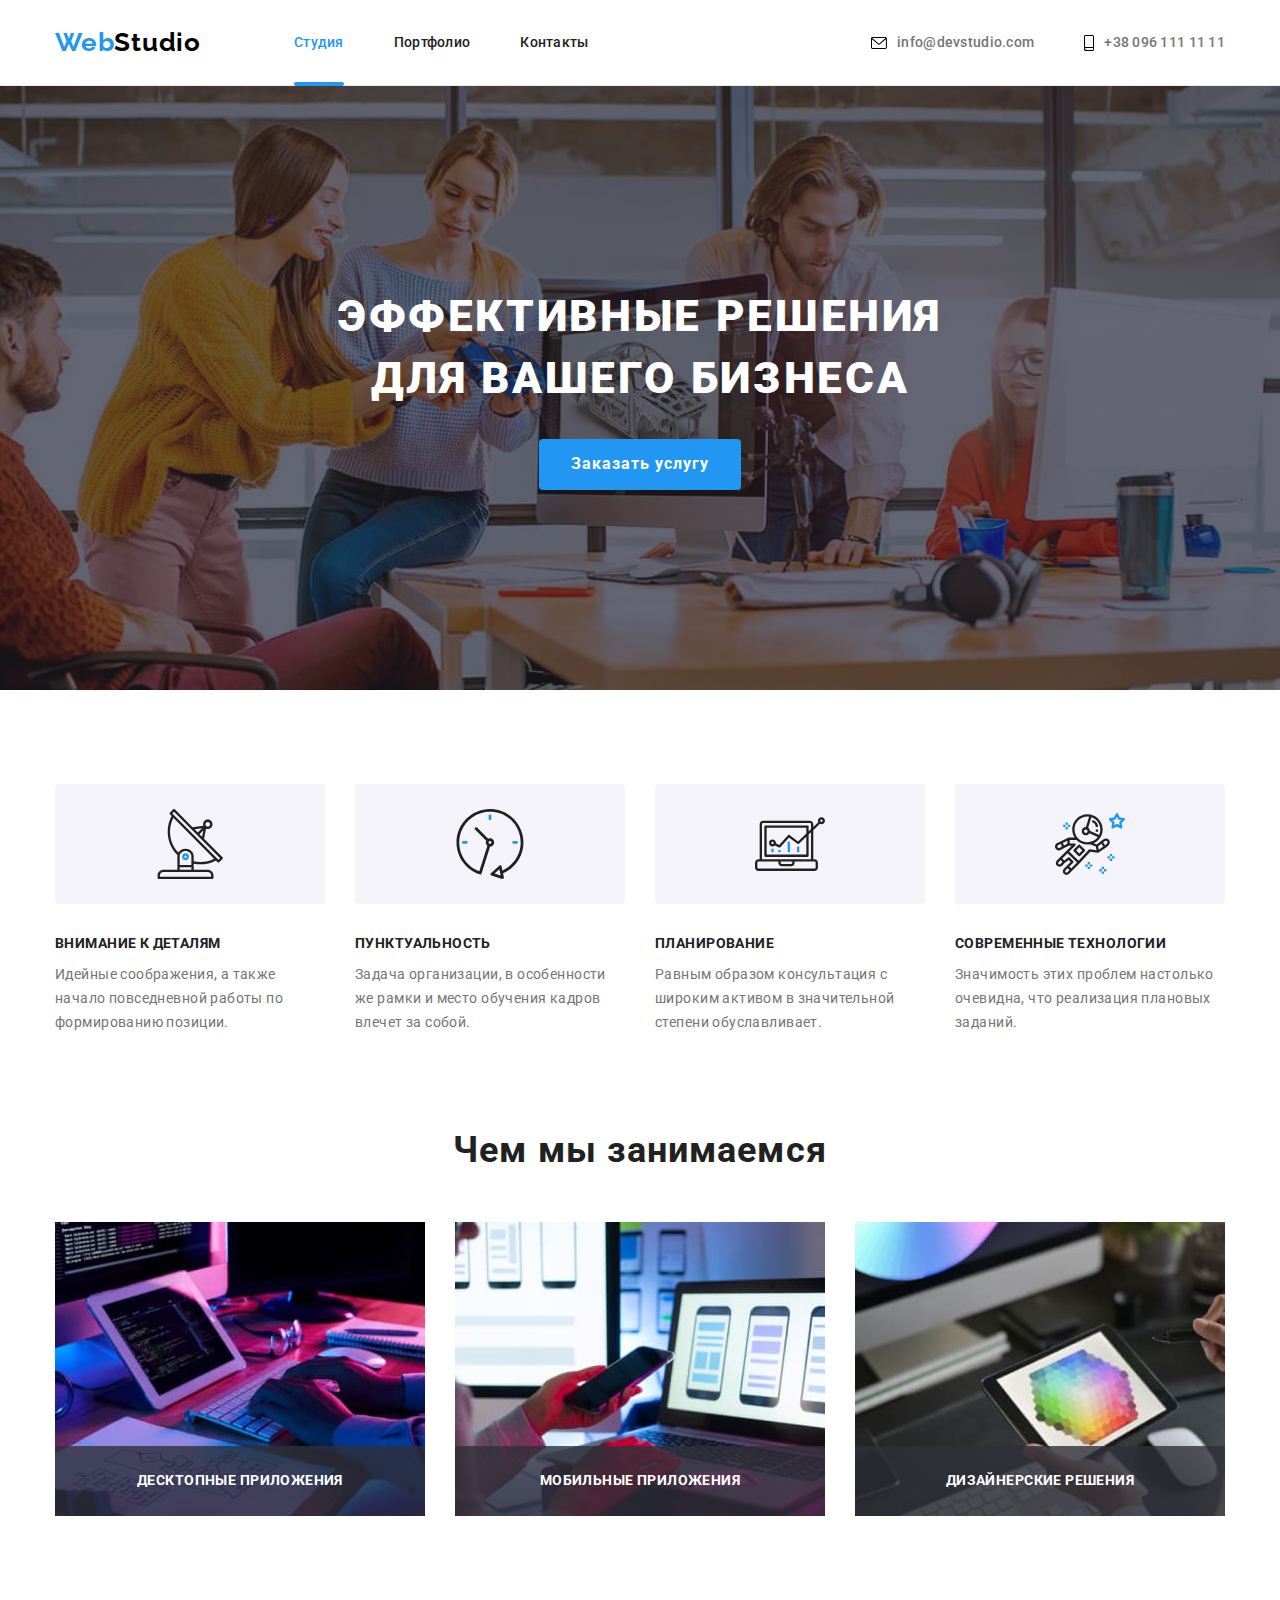
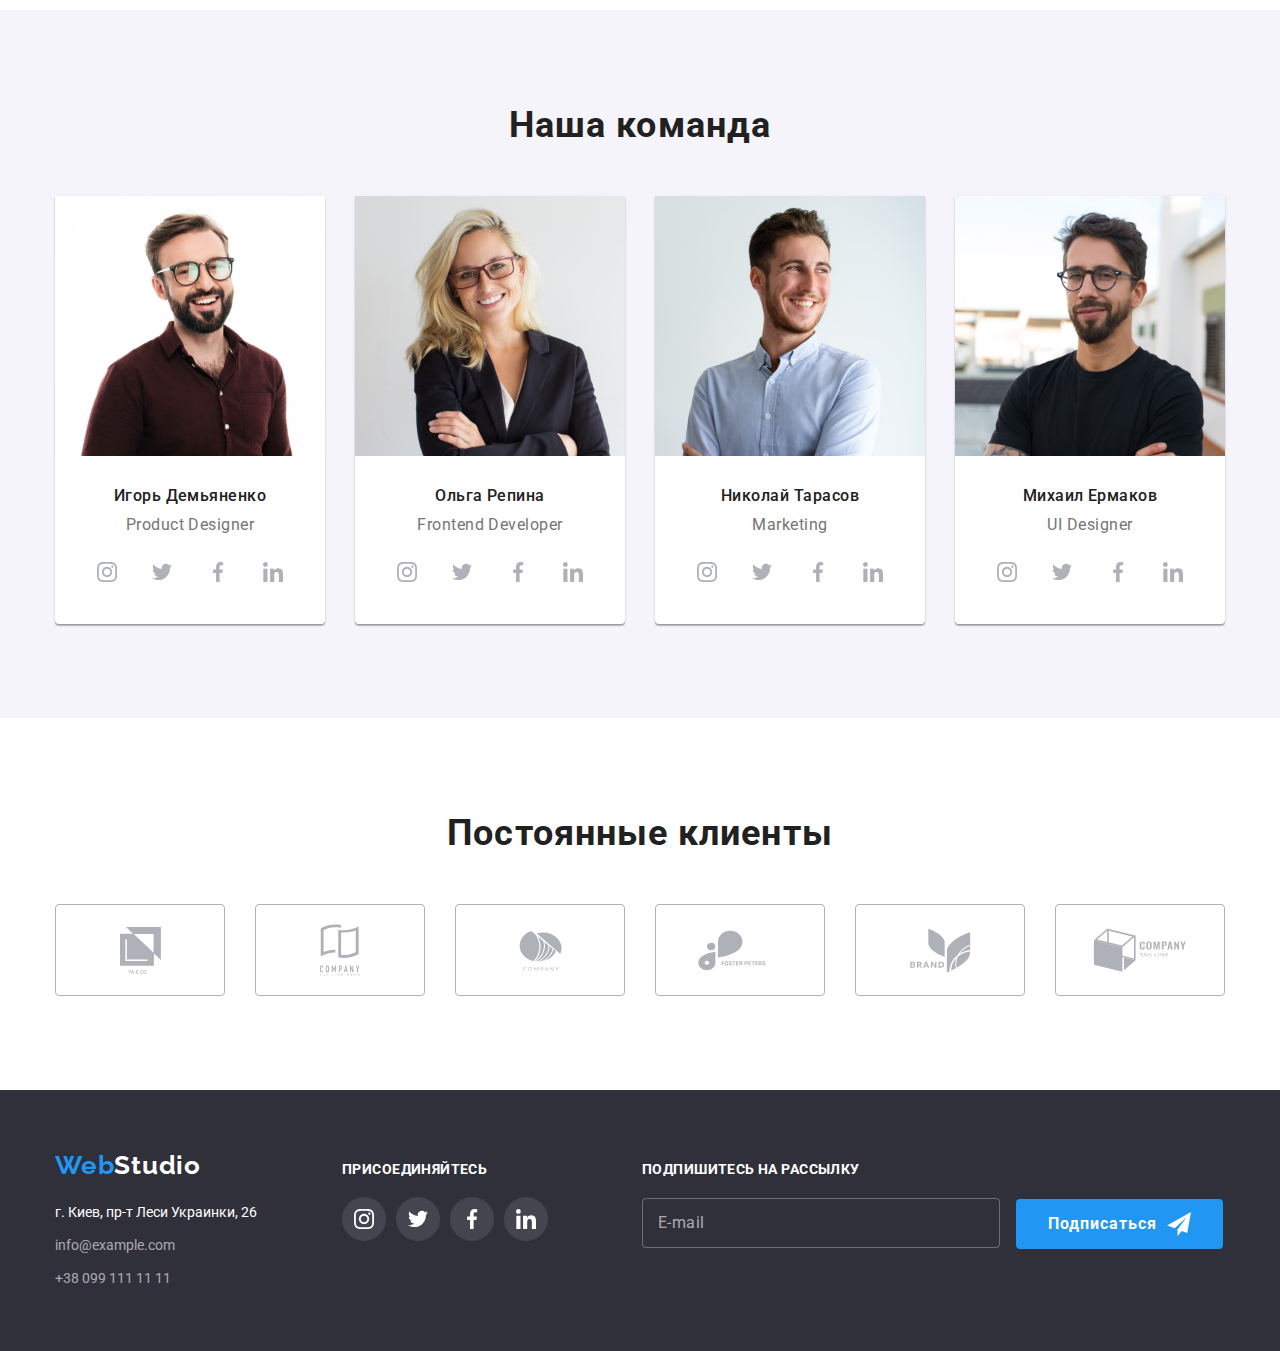
==== commit 6e7fd9d8: "Кнопки в портфоліо" ====
--- a/index.html
+++ b/index.html
@@ -380,7 +380,7 @@
         </div>
 
         <div class="footer-follow">
-          <p class="footer-follow-paragraph">присоединяйтесь</p>
+          <strong class="footer-follow-paragraph">присоединяйтесь</strong>
           <ul class="footer-follow-list list">
             <li class="footer-follow-item"><a class="follow-link" href="">
                 <svg class="footer-icon" height="20px" width="20px">
@@ -410,7 +410,7 @@
         </div>
 
         <form action="#" class="subscribe">
-          <b class="subscribe-title">Подпишитесь на рассылку</b>
+          <strong class="subscribe-title">Подпишитесь на рассылку</strong>
           <label class="subscribe-filed">
             <input type="email" name="user-email" class="subscribe-input" placeholder=" " required>
             <span class="subscribe-label">E-mail</span>
@@ -436,7 +436,7 @@
       </button>
 
       <form action="#" class="modal-contact">
-        <b class="modal-title">Оставьте свои данные, мы вам перезвоним</b>
+        <strong class="modal-title">Оставьте свои данные, мы вам перезвоним</strong>
         <label class="modal-contact-filed">
           <span class="modal-contact-label">Имя</span>
           <input type="text" name="user-name" class="modal-contact-input" required>
@@ -461,14 +461,14 @@
           </svg>
         </label>
 
-        <label class="modal-contact-filed">
+        <label class="modal-contact-coment">
           <span class="modal-contact-label">Комментарий</span>
           <textarea name="user-respone" class="modal-contact-response" placeholder="Введите текст"></textarea>
         </label>
 
         <label class="modal-contact-agreement">
           <input type="checkbox" name="agreement" value="agree" class="agreement-input visually-hidden" required>
-          <svg class="icon-check" width="15px" height="15px">
+          <svg class="icon-check" width="16px" height="15px">
             <use href="./images/icons.svg#icon-check"></use>
           </svg>
           <span class="agreement-text">Соглашаюсь с рассылкой и принимаю <a class="agreement-link" href="#">Условия
--- a/css/styles.css
+++ b/css/styles.css
@@ -5,6 +5,7 @@
   --secondary-white-color: rgba(255, 255, 255, 0.6);
   --text-color: #757575;
   --accent-color: #2196f3;
+  --accent-hover-color: #188CE8;
   --background-overlay: rgba(33, 150, 243, 0.9);
   --backdrop: rgba(0, 0, 0, 0.2);
   --work-beckground: rgba(47, 48, 58, 0.8);
@@ -245,6 +246,8 @@
   line-height: 1.9;
   text-align: center;
   letter-spacing: 0.06em;
+
+  transition: background-color 250ms cubic-bezier(0.4, 0, 0.2, 1);
 }
 .hero-button {
   display: block  
@@ -253,6 +256,7 @@
 .button:focus,
 .button:hover {
   cursor: pointer;
+  background-color: var(--accent-hover-color);
 }
 
 /* -----------------SPECIFICS-------------------- */
@@ -457,6 +461,7 @@
   border-radius: 4px;
   background-color: var(--basic-white-color);
   color: var(--icon-color);
+  outline: transparent;
 
   transition-property: border-color, color;
   transition-duration: 250ms;
@@ -533,10 +538,11 @@
 }
 
 .footer-follow {
-  margin-left: 70px;
+  margin-left: 85px;
 }
 
 .footer-follow-paragraph {  
+  display: block;
   margin-bottom: 20px;
   font-weight: 700;
   font-size: 14px;
@@ -567,7 +573,7 @@
 /* ---------------------SUBSCRIBE-------------------- */
 
 .subscribe {
-  margin-left: 93px;
+  margin-left: 94px;
   flex-grow: 1;
 }
 
@@ -811,6 +817,7 @@
   top: 50%;
   left: 50%;
   transform: translate(-50%, -50%);
+  padding: 40px;
   width: 528px;
   min-height: 581px;
   background: var(--basic-white-color);
@@ -858,10 +865,6 @@
   transform: rotate(90deg);
 }
 
-.modal-contact {
-  padding: 40px;
-}
-
 .modal-title{
   display: block;
   margin-bottom: 12px;
@@ -877,6 +880,13 @@
   width: 100%;
   display: block;
   margin-bottom: 10px;
+}
+
+.modal-contact-coment {
+  position: relative;
+  width: 100%;
+  display: block;
+  margin-bottom: 20px;
 }
 
 .contact-icon {
@@ -944,7 +954,6 @@
 .modal-contact-agreement {
   display: block;
   text-align: center;
-  margin-top: 20px;
   margin-bottom: 30px;
 }
 
